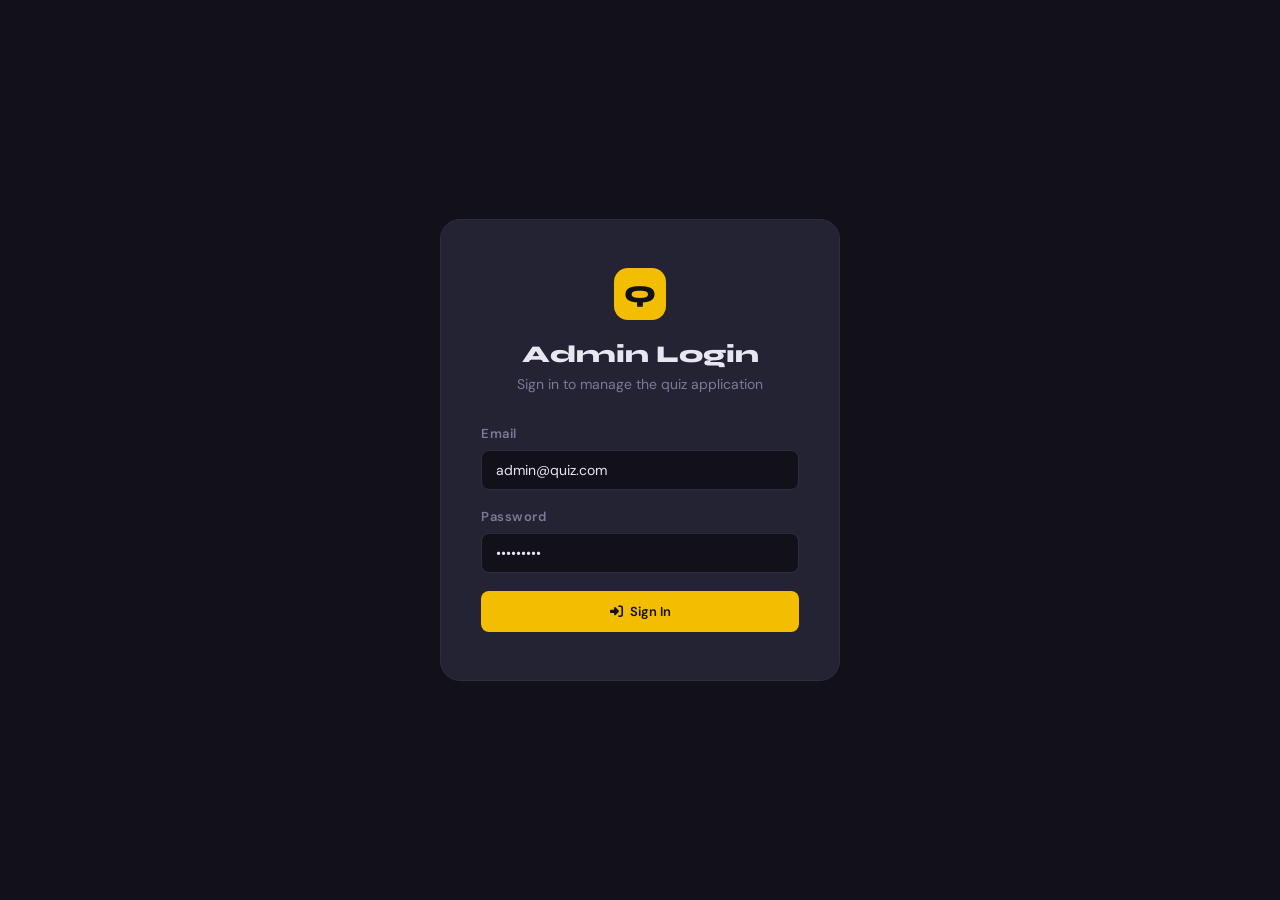
==== admin.html @ 7ddcaea5 "Add files via upload" ====
<!DOCTYPE html>
<html lang="en">
<head>
    <meta charset="UTF-8">
    <meta name="viewport" content="width=device-width, initial-scale=1.0">
    <title>Admin Panel – Quiz App</title>
    <link rel="stylesheet" href="https://cdnjs.cloudflare.com/ajax/libs/font-awesome/6.6.0/css/all.min.css"
        integrity="sha512-Kc323vGBEqzTmouAECnVceyQqyqdsSiqLQISBL29aUW4U/M7pSPA/gEUZQqv1cwx4OnYxTxve5UMg5GT6L4JJg=="
        crossorigin="anonymous" referrerpolicy="no-referrer" />
    <link href="https://fonts.googleapis.com/css2?family=Syne:wght@400;600;700;800&family=DM+Sans:wght@300;400;500;600&display=swap" rel="stylesheet">
    <style>
        /* ─── Reset & Variables ─────────────────────────────── */
        *, *::before, *::after { margin: 0; box-sizing: border-box; }

        :root {
            --gold:      #F3BD00;
            --gold-dim:  #ffd54f22;
            --dark:      #12111A;
            --sidebar:   #1C1B27;
            --card:      #242333;
            --border:    #2e2d3e;
            --text:      #e8e6f0;
            --muted:     #7c7a96;
            --green:     #3ddc97;
            --red:       #ff5c6c;
            --blue:      #57b9ff;
            --sidebar-w: 220px;
            --header-h:  64px;
        }

        body {
            font-family: 'DM Sans', sans-serif;
            background: var(--dark);
            color: var(--text);
            min-height: 100vh;
        }

        h1, h2, h3, .brand-name {
            font-family: 'Syne', sans-serif;
        }

        a { text-decoration: none; color: inherit; }

        /* ─── Header ─────────────────────────────────────────── */
        #admin-header {
            position: fixed; top: 0; left: 0; right: 0;
            height: var(--header-h);
            background: var(--sidebar);
            border-bottom: 1px solid var(--border);
            display: flex; align-items: center; justify-content: space-between;
            padding: 0 24px 0 0;
            z-index: 100;
        }

        .header-brand {
            width: var(--sidebar-w);
            display: flex; align-items: center; gap: 12px;
            padding: 0 24px;
        }

        .brand-logo {
            width: 36px; height: 36px;
            background: var(--gold);
            border-radius: 10px;
            display: flex; align-items: center; justify-content: center;
            font-family: 'Syne', sans-serif;
            font-weight: 800; font-size: 18px; color: #12111A;
        }

        .brand-name {
            font-size: 16px; font-weight: 700;
            letter-spacing: 0.5px;
            color: var(--text);
        }

        .header-right {
            display: flex; align-items: center; gap: 20px;
        }

        .header-badge {
            background: var(--gold-dim);
            border: 1px solid var(--gold);
            color: var(--gold);
            padding: 4px 12px;
            border-radius: 20px;
            font-size: 12px;
            font-weight: 600;
            letter-spacing: 1px;
        }

        .admin-avatar {
            width: 36px; height: 36px;
            background: var(--gold);
            border-radius: 50%;
            display: flex; align-items: center; justify-content: center;
            font-family: 'Syne', sans-serif;
            font-weight: 700; font-size: 15px; color: #12111A;
            cursor: pointer; position: relative;
        }

        /* ─── Sidebar ────────────────────────────────────────── */
        #sidebar {
            position: fixed;
            top: var(--header-h); left: 0;
            width: var(--sidebar-w);
            height: calc(100vh - var(--header-h));
            background: var(--sidebar);
            border-right: 1px solid var(--border);
            padding: 24px 0;
            z-index: 90;
            display: flex; flex-direction: column;
            overflow-y: auto;
        }

        .nav-section-label {
            font-size: 10px; letter-spacing: 2px;
            color: var(--muted); font-weight: 600;
            padding: 0 24px 10px;
            text-transform: uppercase;
        }

        .nav-item {
            display: flex; align-items: center; gap: 12px;
            padding: 11px 24px;
            cursor: pointer;
            transition: all 0.2s;
            border-left: 3px solid transparent;
            color: var(--muted);
            font-size: 14px; font-weight: 500;
        }

        .nav-item i { width: 18px; font-size: 15px; }

        .nav-item:hover {
            background: rgba(243,189,0,0.07);
            color: var(--text);
        }

        .nav-item.active {
            background: rgba(243,189,0,0.1);
            border-left-color: var(--gold);
            color: var(--gold);
        }

        .nav-divider {
            height: 1px; background: var(--border);
            margin: 12px 24px;
        }

        .nav-bottom {
            margin-top: auto;
            padding: 0 0 8px;
        }

        /* ─── Main Content ────────────────────────────────────── */
        #main {
            margin-left: var(--sidebar-w);
            margin-top: var(--header-h);
            padding: 28px;
            min-height: calc(100vh - var(--header-h));
        }

        /* ─── Pages (sections) ───────────────────────────────── */
        .page { display: none; }
        .page.active { display: block; }

        /* ─── Page Header ─────────────────────────────────────── */
        .page-header {
            display: flex; align-items: center; justify-content: space-between;
            margin-bottom: 24px;
        }

        .page-title { font-size: 26px; font-weight: 700; }
        .page-subtitle { font-size: 13px; color: var(--muted); margin-top: 3px; }

        /* ─── Stat Cards ──────────────────────────────────────── */
        .stats-grid {
            display: grid;
            grid-template-columns: repeat(auto-fit, minmax(200px, 1fr));
            gap: 16px;
            margin-bottom: 28px;
        }

        .stat-card {
            background: var(--card);
            border: 1px solid var(--border);
            border-radius: 14px;
            padding: 22px 24px;
            position: relative;
            overflow: hidden;
            transition: transform 0.2s, box-shadow 0.2s;
        }

        .stat-card:hover {
            transform: translateY(-2px);
            box-shadow: 0 8px 24px rgba(0,0,0,0.3);
        }

        .stat-card::before {
            content: '';
            position: absolute; top: 0; left: 0;
            width: 100%; height: 3px;
        }

        .stat-card.gold::before   { background: var(--gold); }
        .stat-card.green::before  { background: var(--green); }
        .stat-card.blue::before   { background: var(--blue); }
        .stat-card.red::before    { background: var(--red); }

        .stat-icon {
            width: 40px; height: 40px; border-radius: 10px;
            display: flex; align-items: center; justify-content: center;
            font-size: 18px; margin-bottom: 14px;
        }

        .stat-icon.gold  { background: rgba(243,189,0,0.15);  color: var(--gold); }
        .stat-icon.green { background: rgba(61,220,151,0.15); color: var(--green); }
        .stat-icon.blue  { background: rgba(87,185,255,0.15); color: var(--blue); }
        .stat-icon.red   { background: rgba(255,92,108,0.15); color: var(--red); }

        .stat-value {
            font-family: 'Syne', sans-serif;
            font-size: 32px; font-weight: 800;
            line-height: 1;
        }

        .stat-label {
            font-size: 12px; color: var(--muted);
            margin-top: 6px; letter-spacing: 0.5px;
        }

        /* ─── Table Card ──────────────────────────────────────── */
        .table-card {
            background: var(--card);
            border: 1px solid var(--border);
            border-radius: 14px;
            overflow: hidden;
        }

        .table-card-header {
            display: flex; align-items: center; justify-content: space-between;
            padding: 18px 24px;
            border-bottom: 1px solid var(--border);
        }

        .table-card-title {
            font-family: 'Syne', sans-serif;
            font-size: 16px; font-weight: 700;
        }

        .table-search {
            display: flex; align-items: center; gap: 10px;
        }

        .search-input {
            background: var(--dark);
            border: 1px solid var(--border);
            border-radius: 8px;
            padding: 8px 14px;
            color: var(--text);
            font-size: 13px;
            font-family: 'DM Sans', sans-serif;
            outline: none;
            width: 220px;
            transition: border-color 0.2s;
        }

        .search-input:focus { border-color: var(--gold); }
        .search-input::placeholder { color: var(--muted); }

        table {
            width: 100%;
            border-collapse: collapse;
        }

        thead { background: rgba(255,255,255,0.03); }

        thead th {
            padding: 13px 20px;
            text-align: left;
            font-size: 11px;
            font-weight: 600;
            color: var(--muted);
            letter-spacing: 1.2px;
            text-transform: uppercase;
            border-bottom: 1px solid var(--border);
        }

        tbody tr {
            border-bottom: 1px solid var(--border);
            transition: background 0.15s;
        }

        tbody tr:last-child { border-bottom: none; }

        tbody tr:hover { background: rgba(255,255,255,0.03); }

        tbody td {
            padding: 14px 20px;
            font-size: 14px;
            color: var(--text);
            vertical-align: middle;
        }

        /* ─── Buttons ─────────────────────────────────────────── */
        .btn {
            display: inline-flex; align-items: center; gap: 7px;
            padding: 9px 18px;
            border-radius: 8px;
            border: none;
            font-family: 'DM Sans', sans-serif;
            font-size: 13px; font-weight: 600;
            cursor: pointer;
            transition: all 0.2s;
        }

        .btn-primary {
            background: var(--gold);
            color: var(--dark);
        }
        .btn-primary:hover { background: #ffd54f; transform: translateY(-1px); }

        .btn-danger  { background: rgba(255,92,108,0.15); color: var(--red); border: 1px solid rgba(255,92,108,0.3); }
        .btn-danger:hover  { background: var(--red); color: #fff; }

        .btn-success { background: rgba(61,220,151,0.15); color: var(--green); border: 1px solid rgba(61,220,151,0.3); }
        .btn-success:hover { background: var(--green); color: var(--dark); }

        .btn-info    { background: rgba(87,185,255,0.15); color: var(--blue); border: 1px solid rgba(87,185,255,0.3); }
        .btn-info:hover    { background: var(--blue); color: #fff; }

        .btn-sm { padding: 6px 12px; font-size: 12px; border-radius: 6px; }

        .action-btns { display: flex; gap: 6px; }

        /* ─── Avatar Chip ─────────────────────────────────────── */
        .user-chip {
            display: flex; align-items: center; gap: 10px;
        }

        .chip-avatar {
            width: 32px; height: 32px;
            border-radius: 50%;
            background: var(--gold);
            display: flex; align-items: center; justify-content: center;
            font-family: 'Syne', sans-serif;
            font-weight: 700; font-size: 13px;
            color: var(--dark);
            flex-shrink: 0;
        }

        .chip-name { font-weight: 600; font-size: 14px; }
        .chip-email { font-size: 12px; color: var(--muted); }

        /* ─── Badge ───────────────────────────────────────────── */
        .badge {
            display: inline-flex; align-items: center;
            padding: 3px 10px; border-radius: 20px;
            font-size: 11px; font-weight: 600;
        }

        .badge-gold   { background: rgba(243,189,0,0.15);  color: var(--gold); }
        .badge-green  { background: rgba(61,220,151,0.15); color: var(--green); }
        .badge-red    { background: rgba(255,92,108,0.15); color: var(--red); }
        .badge-muted  { background: rgba(124,122,150,0.15); color: var(--muted); }

        /* ─── Modal Overlay ───────────────────────────────────── */
        .modal-overlay {
            display: none;
            position: fixed; inset: 0;
            background: rgba(0,0,0,0.65);
            backdrop-filter: blur(4px);
            z-index: 200;
            align-items: center; justify-content: center;
        }

        .modal-overlay.open { display: flex; }

        .modal {
            background: var(--card);
            border: 1px solid var(--border);
            border-radius: 16px;
            padding: 28px;
            width: 560px;
            max-width: 95vw;
            max-height: 90vh;
            overflow-y: auto;
            animation: modalIn 0.2s ease;
        }

        @keyframes modalIn {
            from { opacity: 0; transform: scale(0.95) translateY(10px); }
            to   { opacity: 1; transform: scale(1)    translateY(0); }
        }

        .modal-header {
            display: flex; align-items: center; justify-content: space-between;
            margin-bottom: 22px;
        }

        .modal-title {
            font-family: 'Syne', sans-serif;
            font-size: 20px; font-weight: 700;
        }

        .modal-close {
            width: 30px; height: 30px;
            border-radius: 8px;
            border: 1px solid var(--border);
            background: none;
            color: var(--muted);
            cursor: pointer;
            display: flex; align-items: center; justify-content: center;
            transition: all 0.2s;
        }

        .modal-close:hover { background: var(--red); color: #fff; border-color: var(--red); }

        /* ─── Form ────────────────────────────────────────────── */
        .form-group { margin-bottom: 18px; }

        .form-label {
            display: block;
            font-size: 13px; font-weight: 600;
            margin-bottom: 8px; color: var(--muted);
            letter-spacing: 0.5px;
        }

        .form-label span { color: var(--red); }

        .form-control {
            width: 100%;
            background: var(--dark);
            border: 1px solid var(--border);
            border-radius: 8px;
            padding: 10px 14px;
            color: var(--text);
            font-size: 14px;
            font-family: 'DM Sans', sans-serif;
            outline: none;
            transition: border-color 0.2s;
        }

        .form-control:focus { border-color: var(--gold); }
        .form-control::placeholder { color: var(--muted); }

        textarea.form-control { resize: vertical; min-height: 80px; }

        select.form-control option { background: var(--card); }

        .options-grid {
            display: grid; grid-template-columns: 1fr 1fr;
            gap: 12px;
        }

        .form-footer {
            display: flex; justify-content: flex-end; gap: 10px;
            margin-top: 24px; padding-top: 20px;
            border-top: 1px solid var(--border);
        }

        /* ─── Confirm Modal ───────────────────────────────────── */
        #confirm-modal .modal {
            width: 380px; text-align: center;
            padding: 36px 28px;
        }

        .confirm-icon {
            width: 60px; height: 60px;
            background: rgba(255,92,108,0.15);
            border-radius: 50%;
            display: flex; align-items: center; justify-content: center;
            font-size: 26px; color: var(--red);
            margin: 0 auto 18px;
        }

        .confirm-title { font-family: 'Syne', sans-serif; font-size: 20px; font-weight: 700; margin-bottom: 8px; }
        .confirm-text  { font-size: 14px; color: var(--muted); margin-bottom: 24px; }

        .confirm-btns { display: flex; justify-content: center; gap: 12px; }

        /* ─── View Modal ──────────────────────────────────────── */
        .view-row {
            display: flex; gap: 0;
            border-bottom: 1px solid var(--border);
        }

        .view-row:last-child { border-bottom: none; }

        .view-label {
            width: 140px; flex-shrink: 0;
            padding: 12px 16px;
            font-size: 12px; font-weight: 600;
            color: var(--muted); letter-spacing: 0.5px;
            background: rgba(255,255,255,0.02);
        }

        .view-value {
            padding: 12px 16px;
            font-size: 14px;
            flex: 1;
        }

        .view-table-wrap {
            background: var(--dark);
            border: 1px solid var(--border);
            border-radius: 10px;
            overflow: hidden;
            margin-top: 2px;
        }

        /* ─── Leaderboard Podium ──────────────────────────────── */
        .podium {
            display: flex; align-items: flex-end;
            justify-content: center; gap: 16px;
            margin-bottom: 28px;
            padding: 24px;
            background: var(--card);
            border: 1px solid var(--border);
            border-radius: 14px;
        }

        .podium-item { text-align: center; }

        .podium-block {
            border-radius: 8px 8px 0 0;
            display: flex; align-items: center; justify-content: center;
            font-family: 'Syne', sans-serif;
            font-size: 22px; font-weight: 800;
        }

        .podium-item:nth-child(1) .podium-block { width: 90px; height: 80px;  background: rgba(124,122,150,0.3); }
        .podium-item:nth-child(2) .podium-block { width: 90px; height: 110px; background: rgba(243,189,0,0.2); color: var(--gold); }
        .podium-item:nth-child(3) .podium-block { width: 90px; height: 60px;  background: rgba(61,220,151,0.1); }

        .podium-name { font-size: 13px; font-weight: 600; margin-top: 10px; }
        .podium-score { font-size: 12px; color: var(--muted); }
        .podium-rank  { font-size: 18px; margin-bottom: 6px; }

        /* ─── Empty State ─────────────────────────────────────── */
        .empty-state {
            text-align: center;
            padding: 60px 20px;
            color: var(--muted);
        }

        .empty-state i { font-size: 40px; margin-bottom: 14px; display: block; }
        .empty-state p { font-size: 15px; }

        /* ─── Toast ───────────────────────────────────────────── */
        #toast {
            position: fixed; bottom: 28px; right: 28px;
            background: var(--card);
            border: 1px solid var(--border);
            border-radius: 10px;
            padding: 14px 20px;
            display: flex; align-items: center; gap: 12px;
            font-size: 14px;
            z-index: 300;
            transform: translateY(80px);
            opacity: 0;
            transition: all 0.3s ease;
            max-width: 320px;
        }

        #toast.show { transform: translateY(0); opacity: 1; }
        #toast.success .toast-icon { color: var(--green); }
        #toast.error   .toast-icon { color: var(--red); }
        #toast.info    .toast-icon { color: var(--blue); }

        /* ─── Scrollbar ───────────────────────────────────────── */
        ::-webkit-scrollbar { width: 6px; }
        ::-webkit-scrollbar-track { background: var(--dark); }
        ::-webkit-scrollbar-thumb { background: var(--border); border-radius: 3px; }
        ::-webkit-scrollbar-thumb:hover { background: var(--muted); }

        /* ─── Responsive ──────────────────────────────────────── */
        @media (max-width: 768px) {
            :root { --sidebar-w: 0px; }
            #sidebar { transform: translateX(-220px); width: 220px; transition: transform 0.3s; }
            #sidebar.open { transform: translateX(0); --sidebar-w: 220px; }
            #main { margin-left: 0; }
            .stats-grid { grid-template-columns: 1fr 1fr; }
            .options-grid { grid-template-columns: 1fr; }
        }

        /* ─── Test Details ────────────────────────────────────── */
        .test-answer { 
            display: inline-flex; align-items: center; gap: 6px;
            padding: 4px 10px; border-radius: 6px;
            font-size: 13px; font-weight: 500;
        }
        .test-answer.correct { background: rgba(61,220,151,0.15); color: var(--green); }
        .test-answer.wrong   { background: rgba(255,92,108,0.15);  color: var(--red); }

        .score-bar-wrap { 
            width: 100%; height: 6px; background: var(--border); border-radius: 3px; overflow: hidden;
        }
        .score-bar { height: 100%; background: var(--gold); border-radius: 3px; transition: width 0.8s ease; }

        .rank-badge {
            display: inline-flex; align-items: center; justify-content: center;
            width: 28px; height: 28px; border-radius: 50%;
            font-size: 12px; font-weight: 700;
            font-family: 'Syne', sans-serif;
        }

        .rank-1 { background: rgba(243,189,0,0.2); color: var(--gold); }
        .rank-2 { background: rgba(124,122,150,0.2); color: #c0c0d0; }
        .rank-3 { background: rgba(61,220,151,0.15); color: var(--green); }
        .rank-n { background: var(--border); color: var(--muted); }
    </style>
</head>
<body>

<!-- ─── Header ──────────────────────────────────────────────────── -->
<header id="admin-header">
    <div class="header-brand">
        <div class="brand-logo">Q</div>
        <span class="brand-name">QuizAdmin</span>
    </div>
    <div class="header-right">
        <span class="header-badge">ADMIN</span>
        <div class="admin-avatar" id="adminAvatarBtn">A</div>
    </div>
</header>

<!-- ─── Sidebar ─────────────────────────────────────────────────── -->
<nav id="sidebar">
    <div>
        <div class="nav-section-label">Overview</div>
        <div class="nav-item active" onclick="showPage('dashboard')">
            <i class="fa-solid fa-gauge-high"></i> Dashboard
        </div>
    </div>

    <div class="nav-divider"></div>

    <div>
        <div class="nav-section-label">Manage</div>
        <div class="nav-item" onclick="showPage('questions')">
            <i class="fa-solid fa-circle-question"></i> Questions
        </div>
        <div class="nav-item" onclick="showPage('users')">
            <i class="fa-solid fa-users"></i> Users
        </div>
        <div class="nav-item" onclick="showPage('results')">
            <i class="fa-solid fa-chart-bar"></i> Results
        </div>
        <div class="nav-item" onclick="showPage('leaderboard')">
            <i class="fa-solid fa-trophy"></i> Leaderboard
        </div>
    </div>

    <div class="nav-divider"></div>

    <div class="nav-bottom">
        <div class="nav-item" onclick="adminLogout()" style="color: var(--red);">
            <i class="fa-solid fa-right-from-bracket"></i> Logout
        </div>
    </div>
</nav>

<!-- ─── Main ────────────────────────────────────────────────────── -->
<main id="main">

    <!-- ══ DASHBOARD ══ -->
    <section class="page active" id="page-dashboard">
        <div class="page-header">
            <div>
                <div class="page-title">Dashboard</div>
                <div class="page-subtitle">Welcome back, Admin. Here's what's happening.</div>
            </div>
        </div>

        <div class="stats-grid">
            <div class="stat-card gold">
                <div class="stat-icon gold"><i class="fa-solid fa-users"></i></div>
                <div class="stat-value" id="stat-total-users">0</div>
                <div class="stat-label">TOTAL USERS</div>
            </div>
            <div class="stat-card green">
                <div class="stat-icon green"><i class="fa-solid fa-circle-question"></i></div>
                <div class="stat-value" id="stat-total-questions">0</div>
                <div class="stat-label">QUESTIONS</div>
            </div>
            <div class="stat-card blue">
                <div class="stat-icon blue"><i class="fa-solid fa-clipboard-check"></i></div>
                <div class="stat-value" id="stat-total-tests">0</div>
                <div class="stat-label">TESTS TAKEN</div>
            </div>
            <div class="stat-card red">
                <div class="stat-icon red"><i class="fa-solid fa-star"></i></div>
                <div class="stat-value" id="stat-avg-score">0</div>
                <div class="stat-label">AVG SCORE</div>
            </div>
        </div>

        <!-- Recent Activity -->
        <div class="table-card">
            <div class="table-card-header">
                <span class="table-card-title">Recent Test Submissions</span>
            </div>
            <table>
                <thead>
                    <tr>
                        <th>#</th>
                        <th>User</th>
                        <th>Score</th>
                        <th>Progress</th>
                        <th>Date</th>
                    </tr>
                </thead>
                <tbody id="recent-tests-tbody">
                    <tr><td colspan="5"><div class="empty-state"><i class="fa-solid fa-inbox"></i><p>No tests submitted yet</p></div></td></tr>
                </tbody>
            </table>
        </div>
    </section>

    <!-- ══ QUESTIONS ══ -->
    <section class="page" id="page-questions">
        <div class="page-header">
            <div>
                <div class="page-title">Questions</div>
                <div class="page-subtitle">Manage your quiz question bank</div>
            </div>
            <button class="btn btn-primary" onclick="openAddModal()">
                <i class="fa-solid fa-plus"></i> Add Question
            </button>
        </div>

        <div class="table-card">
            <div class="table-card-header">
                <span class="table-card-title">All Questions</span>
                <div class="table-search">
                    <input type="text" class="search-input" placeholder="&#xf002;  Search questions..." id="q-search" oninput="filterQuestions()">
                </div>
            </div>
            <table>
                <thead>
                    <tr>
                        <th>#</th>
                        <th>Question</th>
                        <th>Correct Answer</th>
                        <th>Actions</th>
                    </tr>
                </thead>
                <tbody id="questions-tbody"></tbody>
            </table>
        </div>
    </section>

    <!-- ══ USERS ══ -->
    <section class="page" id="page-users">
        <div class="page-header">
            <div>
                <div class="page-title">Users</div>
                <div class="page-subtitle">Registered user accounts</div>
            </div>
        </div>

        <div class="table-card">
            <div class="table-card-header">
                <span class="table-card-title">All Users</span>
                <div class="table-search">
                    <input type="text" class="search-input" placeholder="&#xf002;  Search users..." id="u-search" oninput="filterUsers()">
                </div>
            </div>
            <table>
                <thead>
                    <tr>
                        <th>#</th>
                        <th>User</th>
                        <th>Tests Taken</th>
                        <th>Best Score</th>
                        <th>Actions</th>
                    </tr>
                </thead>
                <tbody id="users-tbody"></tbody>
            </table>
        </div>
    </section>

    <!-- ══ RESULTS ══ -->
    <section class="page" id="page-results">
        <div class="page-header">
            <div>
                <div class="page-title">Test Results</div>
                <div class="page-subtitle">All quiz submissions and scores</div>
            </div>
        </div>

        <div class="table-card">
            <div class="table-card-header">
                <span class="table-card-title">All Results</span>
                <div class="table-search">
                    <input type="text" class="search-input" placeholder="&#xf002;  Search by name or email..." id="r-search" oninput="filterResults()">
                </div>
            </div>
            <table>
                <thead>
                    <tr>
                        <th>Rank</th>
                        <th>User</th>
                        <th>Score</th>
                        <th>Time Spent</th>
                        <th>Date</th>
                        <th>Actions</th>
                    </tr>
                </thead>
                <tbody id="results-tbody"></tbody>
            </table>
        </div>
    </section>

    <!-- ══ LEADERBOARD ══ -->
    <section class="page" id="page-leaderboard">
        <div class="page-header">
            <div>
                <div class="page-title">Leaderboard</div>
                <div class="page-subtitle">Top performers ranked by highest score</div>
            </div>
        </div>

        <div class="podium" id="podium-section">
            <div class="empty-state" style="width:100%;"><i class="fa-solid fa-trophy"></i><p>No results yet</p></div>
        </div>

        <div class="table-card">
            <div class="table-card-header">
                <span class="table-card-title">Full Rankings</span>
            </div>
            <table>
                <thead>
                    <tr>
                        <th>Rank</th>
                        <th>User</th>
                        <th>Score</th>
                        <th>Date</th>
                    </tr>
                </thead>
                <tbody id="leaderboard-tbody"></tbody>
            </table>
        </div>
    </section>

</main>

<!-- ─── ADD / EDIT QUESTION MODAL ───────────────────────────────── -->
<div class="modal-overlay" id="question-modal">
    <div class="modal">
        <div class="modal-header">
            <span class="modal-title" id="modal-title">Add Question</span>
            <button class="modal-close" onclick="closeModal('question-modal')"><i class="fa-solid fa-xmark"></i></button>
        </div>

        <input type="hidden" id="edit-index" value="-1">

        <div class="form-group">
            <label class="form-label">Question <span>*</span></label>
            <textarea class="form-control" id="q-text" rows="3" placeholder="Enter the question..."></textarea>
        </div>

        <div class="form-group">
            <label class="form-label">Answer Options <span>*</span></label>
            <div class="options-grid">
                <div>
                    <label class="form-label">Option 1</label>
                    <input type="text" class="form-control" id="opt-1" placeholder="Option 1">
                </div>
                <div>
                    <label class="form-label">Option 2</label>
                    <input type="text" class="form-control" id="opt-2" placeholder="Option 2">
                </div>
                <div>
                    <label class="form-label">Option 3</label>
                    <input type="text" class="form-control" id="opt-3" placeholder="Option 3">
                </div>
                <div>
                    <label class="form-label">Option 4</label>
                    <input type="text" class="form-control" id="opt-4" placeholder="Option 4">
                </div>
            </div>
        </div>

        <div class="form-group">
            <label class="form-label">Correct Answer <span>*</span></label>
            <select class="form-control" id="correct-ans">
                <option value="">— Select correct option —</option>
                <option value="0">Option 1</option>
                <option value="1">Option 2</option>
                <option value="2">Option 3</option>
                <option value="3">Option 4</option>
            </select>
        </div>

        <div class="form-footer">
            <button class="btn btn-danger" onclick="closeModal('question-modal')">Cancel</button>
            <button class="btn btn-primary" onclick="saveQuestion()"><i class="fa-solid fa-floppy-disk"></i> Save</button>
        </div>
    </div>
</div>

<!-- ─── VIEW QUESTION MODAL ──────────────────────────────────────── -->
<div class="modal-overlay" id="view-question-modal">
    <div class="modal">
        <div class="modal-header">
            <span class="modal-title">View Question</span>
            <button class="modal-close" onclick="closeModal('view-question-modal')"><i class="fa-solid fa-xmark"></i></button>
        </div>
        <div id="view-question-content"></div>
        <div class="form-footer">
            <button class="btn btn-primary" onclick="closeModal('view-question-modal')">Close</button>
        </div>
    </div>
</div>

<!-- ─── VIEW TEST RESULT MODAL ───────────────────────────────────── -->
<div class="modal-overlay" id="view-result-modal">
    <div class="modal" style="width:680px;">
        <div class="modal-header">
            <span class="modal-title">Test Result Detail</span>
            <button class="modal-close" onclick="closeModal('view-result-modal')"><i class="fa-solid fa-xmark"></i></button>
        </div>
        <div id="view-result-content"></div>
        <div class="form-footer">
            <button class="btn btn-primary" onclick="closeModal('view-result-modal')">Close</button>
        </div>
    </div>
</div>

<!-- ─── CONFIRM DELETE MODAL ────────────────────────────────────── -->
<div class="modal-overlay" id="confirm-modal">
    <div class="modal" style="width:360px;text-align:center;padding:36px 28px;">
        <div class="confirm-icon"><i class="fa-solid fa-trash"></i></div>
        <div class="confirm-title">Delete Question?</div>
        <div class="confirm-text">This action cannot be undone. The question will be permanently removed.</div>
        <div class="confirm-btns">
            <button class="btn btn-danger" onclick="confirmDelete()">Yes, Delete</button>
            <button class="btn btn-success" onclick="closeModal('confirm-modal')">Cancel</button>
        </div>
    </div>
</div>

<!-- ─── TOAST ────────────────────────────────────────────────────── -->
<div id="toast">
    <i class="fa-solid fa-circle-check toast-icon"></i>
    <span id="toast-msg">Saved successfully</span>
</div>

<script src="admin-script.js"></script>
</body>
</html>
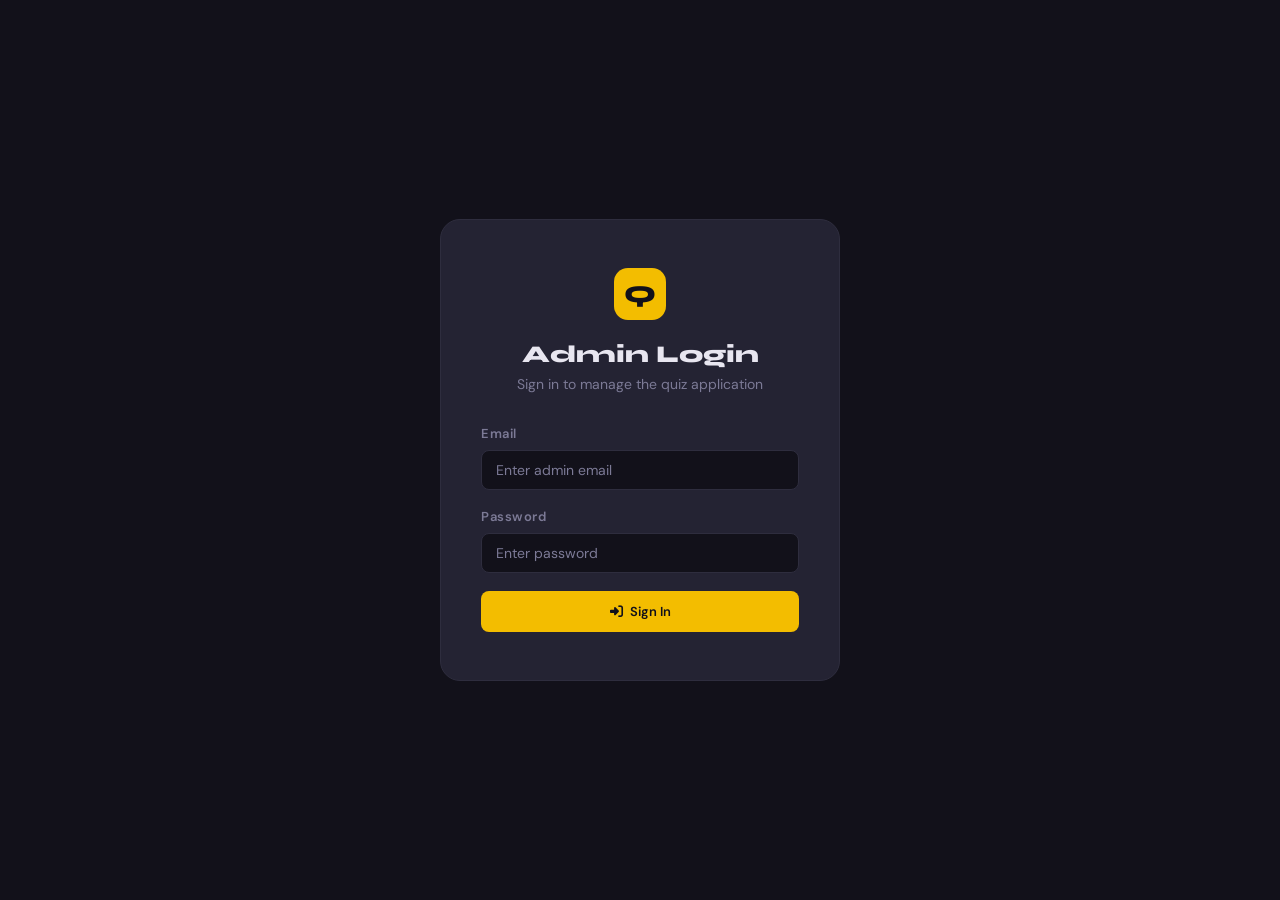
==== commit 24b4959a: "Update admin.html" ====
--- a/admin.html
+++ b/admin.html
@@ -650,6 +650,9 @@
         <div class="nav-item" onclick="showPage('leaderboard')">
             <i class="fa-solid fa-trophy"></i> Leaderboard
         </div>
+        <div class="nav-item" onclick="showPage('suggestions')">
+    <i class="fa-solid fa-lightbulb"></i> Suggestions
+</div>
     </div>
 
     <div class="nav-divider"></div>
@@ -844,7 +847,16 @@
             </table>
         </div>
     </section>
-
+<!-- ══ SUGGESTIONS ══ -->
+<section class="page" id="page-suggestions">
+    <div class="page-header">
+        <div>
+            <div class="page-title">Suggested Questions</div>
+            <div class="page-subtitle">Questions submitted by users — approve to add to quiz bank</div>
+        </div>
+    </div>
+    <div id="suggestions-content"></div>
+</section>
 </main>
 
 <!-- ─── ADD / EDIT QUESTION MODAL ───────────────────────────────── -->
